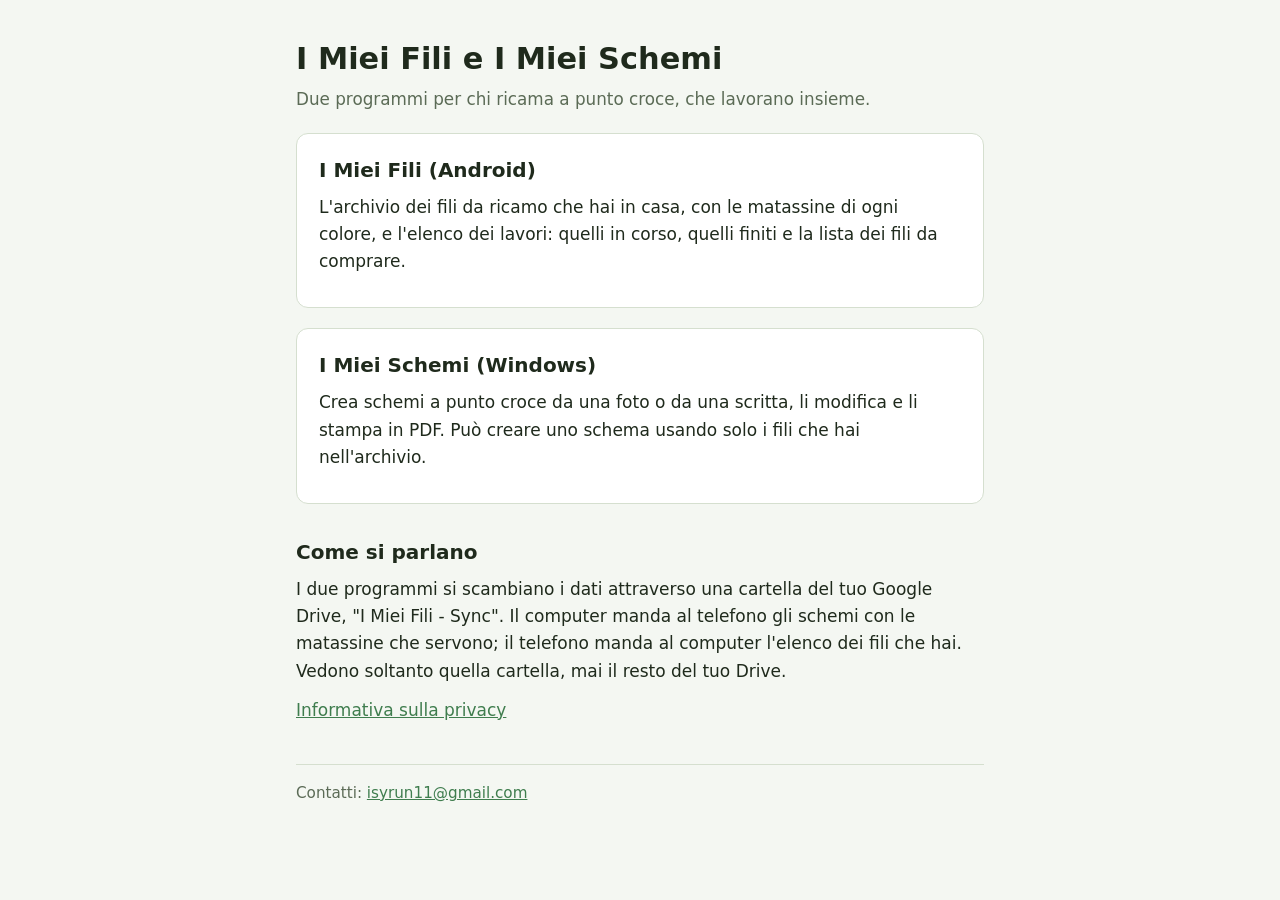
==== index.html @ cf23856e "Pagina iniziale e informativa sulla privacy di I Miei Fili e I Miei Schemi - Servono a Google per me" ====
<!doctype html>
<html lang="it">
<head>
  <meta charset="utf-8">
  <meta name="viewport" content="width=device-width, initial-scale=1">
  <title>I Miei Fili e I Miei Schemi</title>
  <meta name="description" content="Due programmi per il punto croce: l'archivio dei fili sul telefono e gli schemi sul computer.">
  <link rel="stylesheet" href="style.css">
</head>
<body>
<main>
  <h1>I Miei Fili e I Miei Schemi</h1>
  <p class="lead">Due programmi per chi ricama a punto croce, che lavorano insieme.</p>

  <div class="card">
    <h2>I Miei Fili (Android)</h2>
    <p>L'archivio dei fili da ricamo che hai in casa, con le matassine di ogni colore, e l'elenco dei lavori:
      quelli in corso, quelli finiti e la lista dei fili da comprare.</p>
  </div>

  <div class="card">
    <h2>I Miei Schemi (Windows)</h2>
    <p>Crea schemi a punto croce da una foto o da una scritta, li modifica e li stampa in PDF.
      Può creare uno schema usando solo i fili che hai nell'archivio.</p>
  </div>

  <h2>Come si parlano</h2>
  <p>I due programmi si scambiano i dati attraverso una cartella del tuo Google Drive, "I Miei Fili - Sync".
    Il computer manda al telefono gli schemi con le matassine che servono; il telefono manda al computer
    l'elenco dei fili che hai. Vedono soltanto quella cartella, mai il resto del tuo Drive.</p>

  <p><a href="privacy.html">Informativa sulla privacy</a></p>

  <footer>Contatti: <a href="mailto:isyrun11@gmail.com">isyrun11@gmail.com</a></footer>
</main>
</body>
</html>
---- style.css ----
:root {
  --bg: #F4F7F2;
  --card: #FFFFFF;
  --text: #1F2A1C;
  --muted: #5B6B56;
  --accent: #3F7D4E;
  --line: #D5DFCF;
}
@media (prefers-color-scheme: dark) {
  :root {
    --bg: #1C211E;
    --card: #252B27;
    --text: #E4EAE5;
    --muted: #A9B5AD;
    --accent: #7CC08F;
    --line: #3B453F;
  }
}
* { box-sizing: border-box; }
body {
  margin: 0;
  background: var(--bg);
  color: var(--text);
  font: 17px/1.6 "Segoe UI", system-ui, -apple-system, Roboto, sans-serif;
}
main {
  max-width: 720px;
  margin: 0 auto;
  padding: 40px 16px 64px;
}
h1 { font-size: 1.9rem; line-height: 1.25; margin: 0 0 8px; }
h2 { font-size: 1.25rem; margin: 32px 0 8px; }
p, li { margin: 0 0 12px; }
ul { padding-left: 22px; }
a { color: var(--accent); }
.lead { color: var(--muted); font-size: 1.05rem; }
.card {
  background: var(--card);
  border: 1px solid var(--line);
  border-radius: 12px;
  padding: 20px 22px;
  margin: 20px 0;
}
.card h2 { margin-top: 0; }
footer {
  margin-top: 40px;
  padding-top: 16px;
  border-top: 1px solid var(--line);
  color: var(--muted);
  font-size: 0.95rem;
}
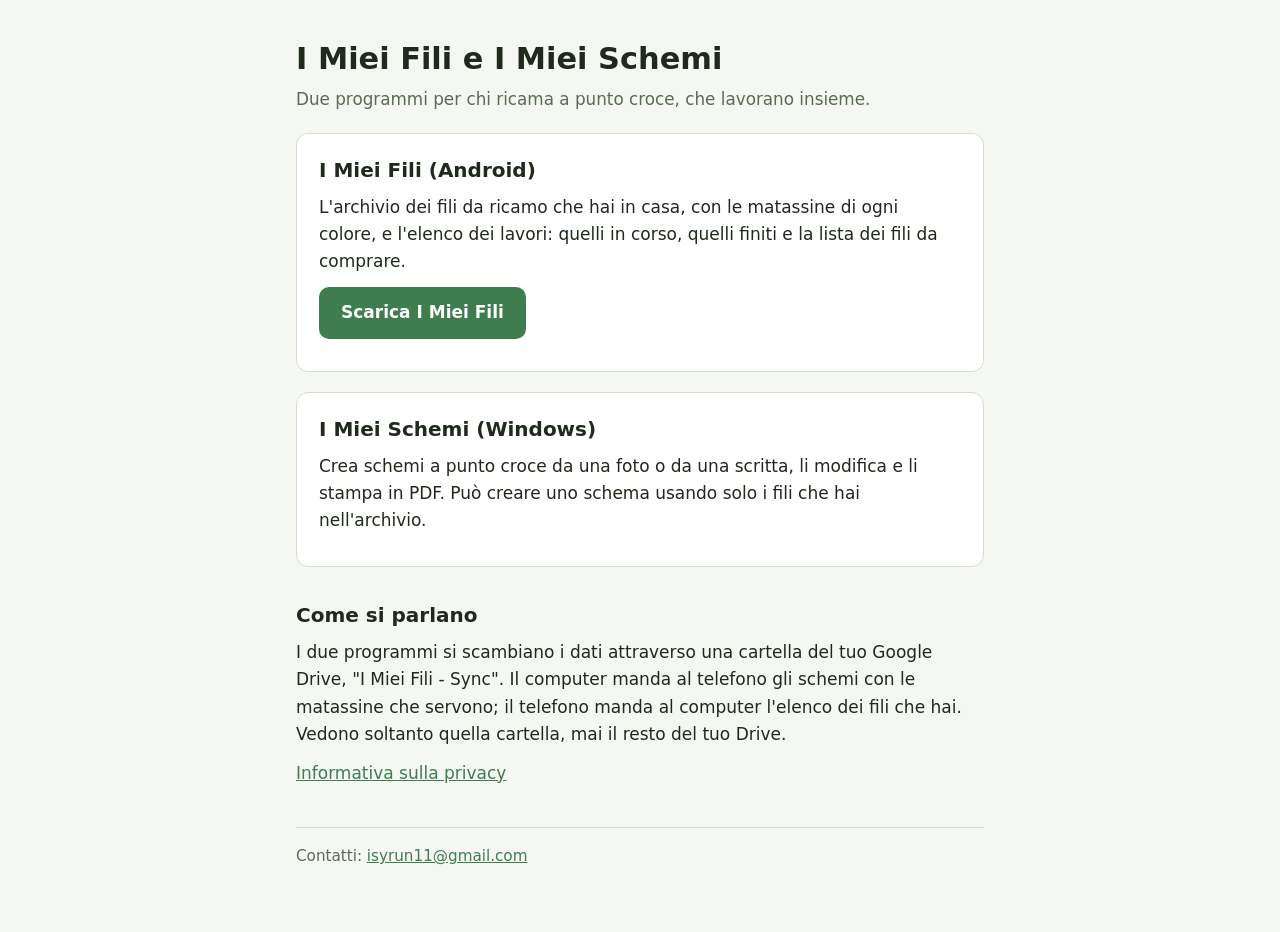
==== commit ba948ee4: "Pagina di download di I Miei Fili 2.1 Nuova pagina scarica.html (pulsante di download dalla Release " ====
--- a/index.html
+++ b/index.html
@@ -16,6 +16,7 @@
     <h2>I Miei Fili (Android)</h2>
     <p>L'archivio dei fili da ricamo che hai in casa, con le matassine di ogni colore, e l'elenco dei lavori:
       quelli in corso, quelli finiti e la lista dei fili da comprare.</p>
+    <p><a class="button" href="scarica.html">Scarica I Miei Fili</a></p>
   </div>
 
   <div class="card">
--- a/style.css
+++ b/style.css
@@ -49,3 +49,16 @@
   color: var(--muted);
   font-size: 0.95rem;
 }
+ol { padding-left: 22px; }
+.button {
+  display: inline-block;
+  background: var(--accent);
+  color: var(--card);
+  text-decoration: none;
+  font-weight: 600;
+  padding: 12px 22px;
+  border-radius: 10px;
+}
+.button:hover { filter: brightness(1.08); }
+.small { color: var(--muted); font-size: 0.95rem; }
+.hash { word-break: break-all; }
